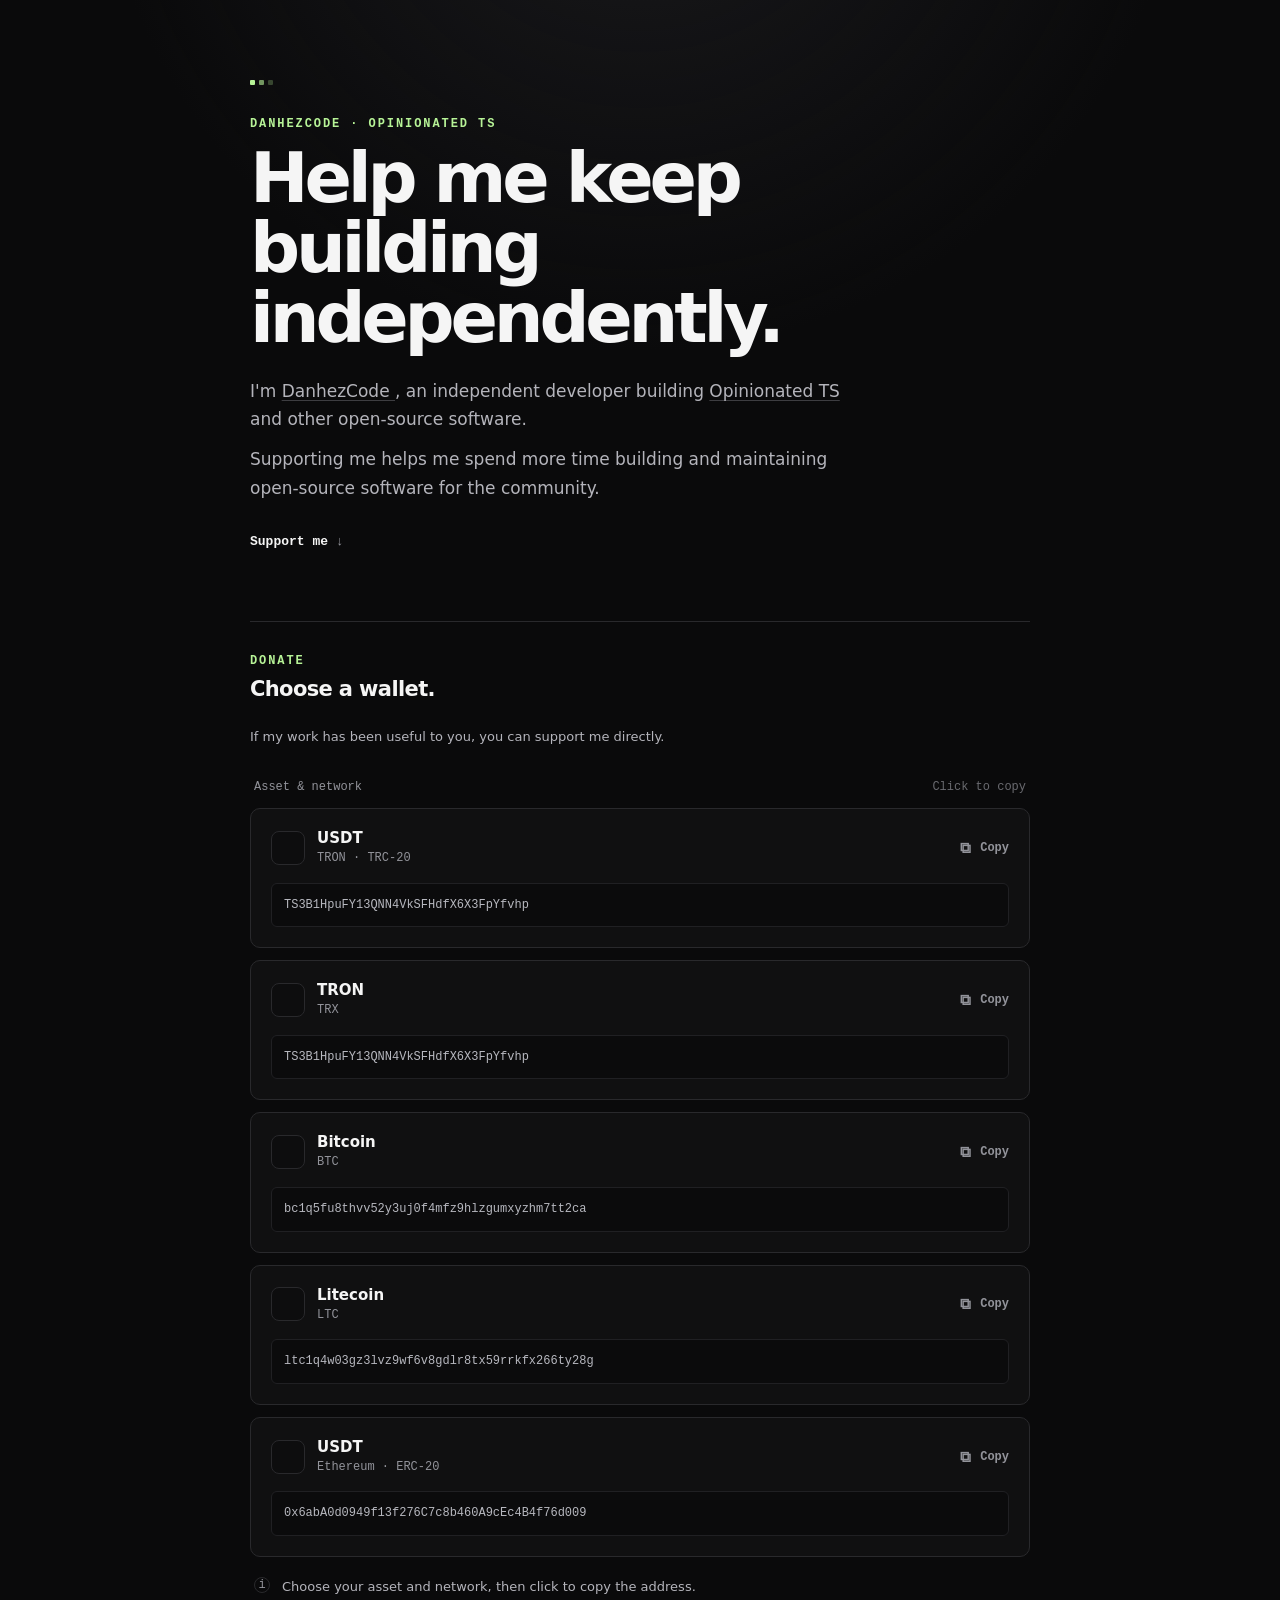
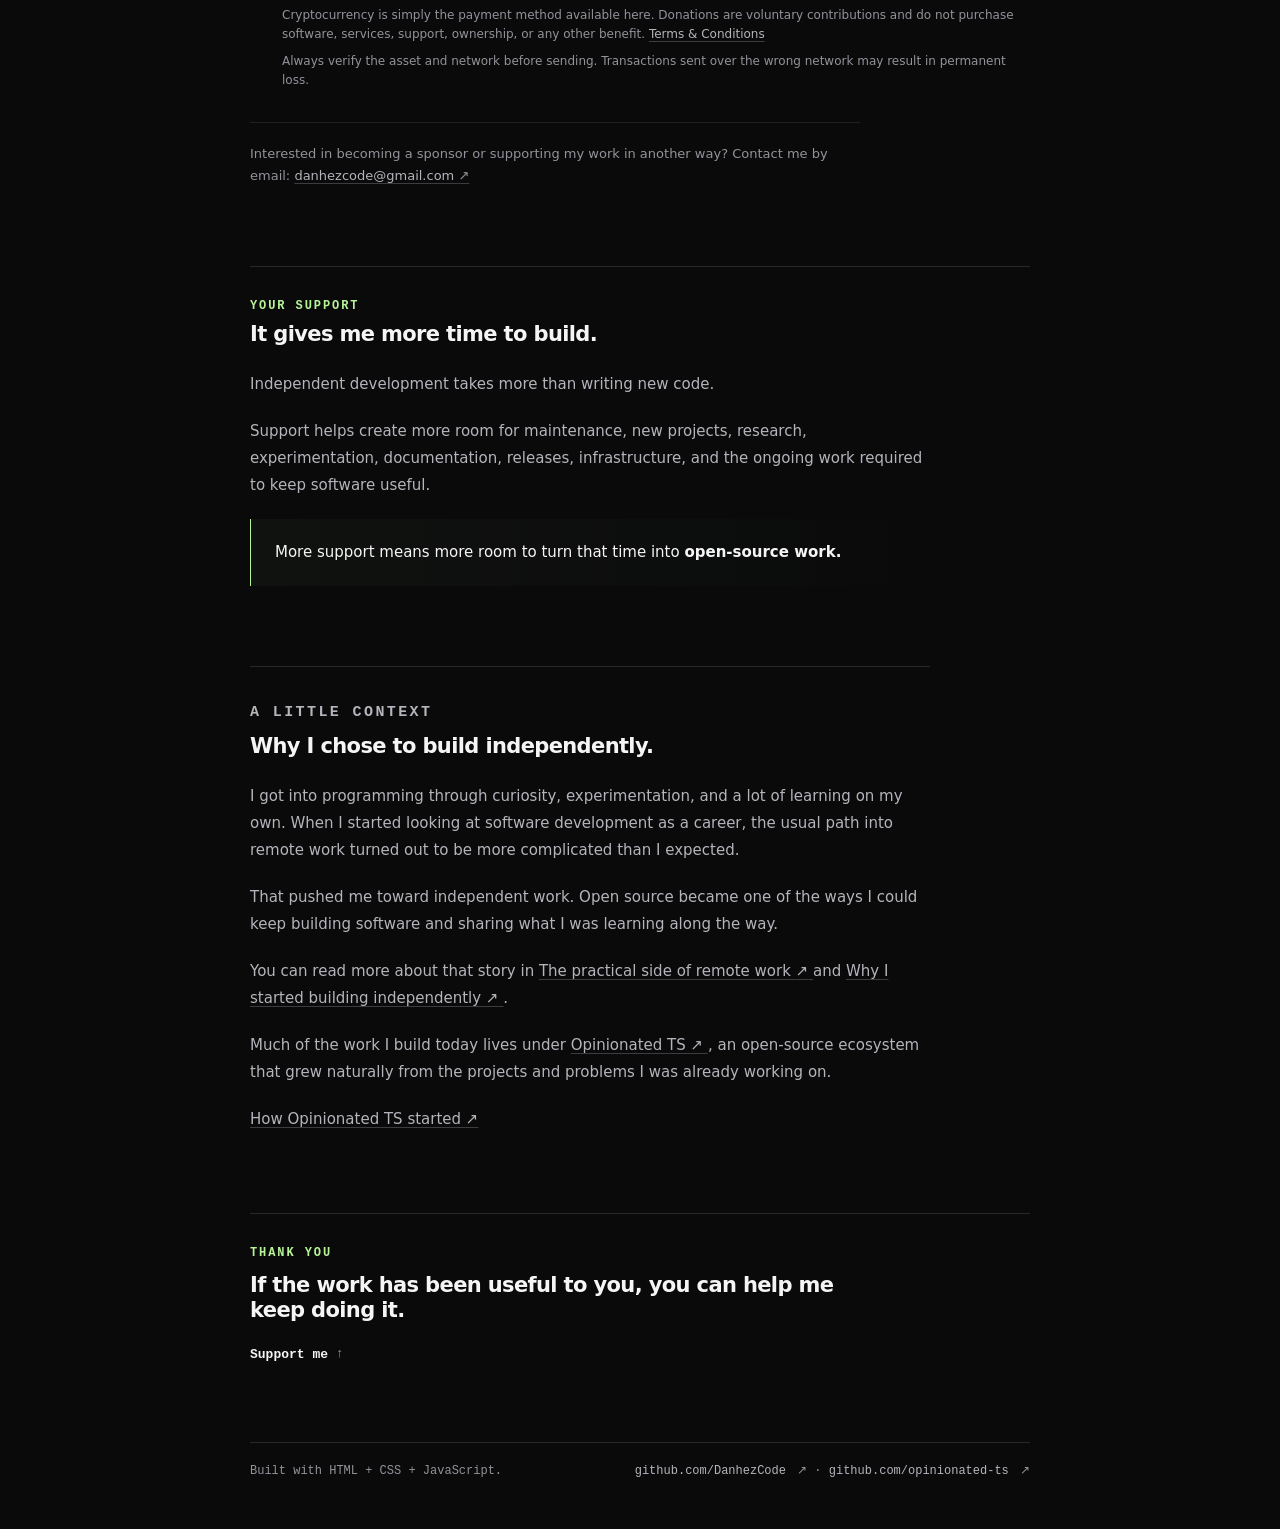
==== index.html @ 5e483714 "feat(web): add minimal donation page" ====
<!doctype html>

<html lang="en">

<head>
  <meta charset="utf-8" />
  <meta name="viewport" content="width=device-width, initial-scale=1" />

  <meta name="description"
    content="Support DanhezCode and help sustain independent open-source development, including Opinionated TS." />

  <meta name="robots" content="index, follow" />
  <meta name="theme-color" content="#0a0a0b" />

  <meta property="og:type" content="website" />
  <meta property="og:title" content="Support DanhezCode / Opinionated TS" />
  <meta property="og:description"
    content="Support DanhezCode and help sustain independent open-source development, including Opinionated TS." />
  <meta property="og:url" content="https://danhezcode.github.io/donations/" />

  <link rel="icon" href="https://github.com/opinionated-ts.png" />

  <link rel="canonical" href="https://danhezcode.github.io/donations/" />
  <link rel="stylesheet" href="style.css" />


  <title>Support DanhezCode / Opinionated TS</title>
</head>

<body>
  <main class="page">

    <header class="hero">
      <div class="hero-mark" aria-hidden="true">
        <span></span>
        <span></span>
        <span></span>
      </div>

      <p class="eyebrow">
        <a class="identity-link" href="https://github.com/DanhezCode" target="_blank" rel="noopener noreferrer">
          DANHEZCODE
        </a>
        ·
        <a class="identity-link" href="https://github.com/opinionated-ts" target="_blank" rel="noopener noreferrer">
          OPINIONATED TS
        </a>
      </p>

      <h1>Help me keep building independently.</h1>

      <p class="intro">
        I'm
        <a class="inline-link" href="https://github.com/DanhezCode" target="_blank" rel="noopener noreferrer">
          DanhezCode
        </a>,
        an independent developer building
        <a class="inline-link" href="https://github.com/opinionated-ts" target="_blank" rel="noopener noreferrer">
          Opinionated TS
        </a>
        and other open-source software.
      </p>

      <p class="intro">
        Supporting me helps me spend more time building and maintaining open-source software for the community.
      </p>

      <a class="hero-action" href="#support-title">
        Support me
        <span aria-hidden="true">↓</span>
      </a>
    </header>

    <section class="support" aria-labelledby="support-title">
      <div class="section-heading">
        <p class="eyebrow">DONATE</p>

        <h2 id="support-title">Choose a wallet.</h2>
      </div>

      <div class="support-intro">
        <p>
          If my work has been useful to you, you can support me directly.
        </p>
      </div>

      <div class="wallet-heading">
        <span>Asset &amp; network</span>
        <span>Click to copy</span>
      </div>

      <div class="wallet-list">

        <button class="wallet" type="button" data-address="TS3B1HpuFY13QNN4VkSFHdfX6X3FpYfvhp"
          aria-label="Copy USDT TRC-20 address">
          <span class="wallet-header">
            <span class="wallet-asset">
              <span class="coin" aria-hidden="true">
                <img src="https://cdn.jsdelivr.net/gh/madenix/Crypto-logo-cdn@main/Logos/USDT.svg" alt="" />
              </span>

              <span class="wallet-info">
                <span class="wallet-title">USDT</span>
                <span class="wallet-network">TRON · TRC-20</span>
              </span>
            </span>

            <span class="wallet-action">
              <span class="copy-icon" aria-hidden="true">⧉</span>
              <span class="copy-label">Copy</span>
            </span>
          </span>

          <span class="wallet-address">
            <code>TS3B1HpuFY13QNN4VkSFHdfX6X3FpYfvhp</code>
          </span>
        </button>

        <button class="wallet" type="button" data-address="TS3B1HpuFY13QNN4VkSFHdfX6X3FpYfvhp"
          aria-label="Copy TRON address">
          <span class="wallet-header">
            <span class="wallet-asset">
              <span class="coin" aria-hidden="true">
                <img src="https://cdn.jsdelivr.net/gh/madenix/Crypto-logo-cdn@main/Logos/TRON.svg" alt="" />
              </span>

              <span class="wallet-info">
                <span class="wallet-title">TRON</span>
                <span class="wallet-network">TRX</span>
              </span>
            </span>

            <span class="wallet-action">
              <span class="copy-icon" aria-hidden="true">⧉</span>
              <span class="copy-label">Copy</span>
            </span>
          </span>

          <span class="wallet-address">
            <code>TS3B1HpuFY13QNN4VkSFHdfX6X3FpYfvhp</code>
          </span>
        </button>

        <button class="wallet" type="button" data-address="bc1q5fu8thvv52y3uj0f4mfz9hlzgumxyzhm7tt2ca"
          aria-label="Copy Bitcoin address">
          <span class="wallet-header">
            <span class="wallet-asset">
              <span class="coin" aria-hidden="true">
                <img src="https://cdn.jsdelivr.net/gh/madenix/Crypto-logo-cdn@main/Logos/BTC.svg" alt="" />
              </span>

              <span class="wallet-info">
                <span class="wallet-title">Bitcoin</span>
                <span class="wallet-network">BTC</span>
              </span>
            </span>

            <span class="wallet-action">
              <span class="copy-icon" aria-hidden="true">⧉</span>
              <span class="copy-label">Copy</span>
            </span>
          </span>

          <span class="wallet-address">
            <code>bc1q5fu8thvv52y3uj0f4mfz9hlzgumxyzhm7tt2ca</code>
          </span>
        </button>

        <button class="wallet" type="button" data-address="ltc1q4w03gz3lvz9wf6v8gdlr8tx59rrkfx266ty28g"
          aria-label="Copy Litecoin address">
          <span class="wallet-header">
            <span class="wallet-asset">
              <span class="coin" aria-hidden="true">
                <img src="https://cdn.jsdelivr.net/gh/madenix/Crypto-logo-cdn@main/Logos/LTC.svg" alt="" />
              </span>

              <span class="wallet-info">
                <span class="wallet-title">Litecoin</span>
                <span class="wallet-network">LTC</span>
              </span>
            </span>

            <span class="wallet-action">
              <span class="copy-icon" aria-hidden="true">⧉</span>
              <span class="copy-label">Copy</span>
            </span>
          </span>

          <span class="wallet-address">
            <code>ltc1q4w03gz3lvz9wf6v8gdlr8tx59rrkfx266ty28g</code>
          </span>
        </button>

        <button class="wallet" type="button" data-address="0x6abA0d0949f13f276C7c8b460A9cEc4B4f76d009"
          aria-label="Copy USDT ERC-20 address">
          <span class="wallet-header">
            <span class="wallet-asset">
              <span class="coin" aria-hidden="true">
                <img src="https://cdn.jsdelivr.net/gh/madenix/Crypto-logo-cdn@main/Logos/USDT.svg" alt="" />
              </span>

              <span class="wallet-info">
                <span class="wallet-title">USDT</span>
                <span class="wallet-network">Ethereum · ERC-20</span>
              </span>
            </span>

            <span class="wallet-action">
              <span class="copy-icon" aria-hidden="true">⧉</span>
              <span class="copy-label">Copy</span>
            </span>
          </span>

          <span class="wallet-address">
            <code>0x6abA0d0949f13f276C7c8b460A9cEc4B4f76d009</code>
          </span>
        </button>

      </div>

      <div class="support-note">
        <span class="note-icon" aria-hidden="true">i</span>

        <div class="support-note-content">
          <p class="copy-hint">
            Choose your asset and network, then click to copy the address.
          </p>

          <p class="footnote">
            Cryptocurrency is simply the payment method available here.
            Donations are voluntary contributions and do not purchase
            software, services, support, ownership, or any other benefit.
            <a class="text-link" href="terms.html">
              Terms &amp; Conditions
            </a>
          </p>

          <p class="footnote">
            Always verify the asset and network before sending. Transactions
            sent over the wrong network may result in permanent loss.
          </p>
        </div>
      </div>

      <div class="support-sponsor">
        <p>
          Interested in becoming a sponsor or supporting my work in another
          way? Contact me by email:
          <a class="inline-link external-link" href="mailto:danhezcode@gmail.com">
            danhezcode@gmail.com
            <span aria-hidden="true">↗</span>
          </a>
        </p>
      </div>
    </section>

    <section class="support-purpose" aria-labelledby="purpose-title">
      <div class="section-heading">
        <p class="eyebrow">YOUR SUPPORT</p>

        <h2 id="purpose-title">It gives me more time to build.</h2>
      </div>

      <div class="purpose-grid">
        <p>
          Independent development takes more than writing new code.
        </p>

        <p>
          Support helps create more room for maintenance, new projects,
          research, experimentation, documentation, releases, infrastructure,
          and the ongoing work required to keep software useful.
        </p>

        <p class="purpose-highlight">
          More support means more room to turn that time into
          <strong>open-source work.</strong>
        </p>
      </div>
    </section>

    <section class="closing" aria-labelledby="closing-title">
      <div class="section-heading">
        <p class="eyebrow">A LITTLE CONTEXT</p>

        <h2 id="closing-title">
          Why I chose to build independently.
        </h2>
      </div>

      <p>
        I got into programming through curiosity, experimentation, and a lot
        of learning on my own. When I started looking at software development
        as a career, the usual path into remote work turned out to be more
        complicated than I expected.
      </p>

      <p>
        That pushed me toward independent work. Open source became one of the
        ways I could keep building software and sharing what I was learning
        along the way.
      </p>

      <p>
        You can read more about that story in
        <a class="text-link" href="https://github.com/DanhezCode/DanhezCode/issues/9" target="_blank"
          rel="noopener noreferrer">
          The practical side of remote work
          <span aria-hidden="true">↗</span>
        </a>
        and
        <a class="text-link" href="https://github.com/DanhezCode/DanhezCode/issues/10" target="_blank"
          rel="noopener noreferrer">
          Why I started building independently
          <span aria-hidden="true">↗</span>
        </a>.
      </p>

      <p>
        Much of the work I build today lives under
        <a class="text-link" href="https://github.com/opinionated-ts" target="_blank" rel="noopener noreferrer">
          Opinionated TS
          <span aria-hidden="true">↗</span>
        </a>,
        an open-source ecosystem that grew naturally from the projects and
        problems I was already working on.
      </p>

      <p>
        <a class="text-link" href="https://github.com/DanhezCode/DanhezCode/issues/11" target="_blank"
          rel="noopener noreferrer">
          How Opinionated TS started
          <span aria-hidden="true">↗</span>
        </a>
      </p>
    </section>

    <section class="final-action" aria-label="Support">
      <p class="eyebrow">THANK YOU</p>

      <h2>
        If the work has been useful to you, you can help me keep doing it.
      </h2>

      <a class="hero-action" href="#support-title">
        Support me
        <span aria-hidden="true">↑</span>
      </a>
    </section>

    <footer>
      <span>Built with HTML + CSS + JavaScript.</span>

      <span>
        <a href="https://github.com/DanhezCode" target="_blank" rel="noopener noreferrer">
          github.com/DanhezCode
          <span aria-hidden="true">↗</span>
        </a>

        ·

        <a href="https://github.com/opinionated-ts" target="_blank" rel="noopener noreferrer">
          github.com/opinionated-ts
          <span aria-hidden="true">↗</span>
        </a>
      </span>
    </footer>

  </main>

  <script src="script.js"></script>
</body>

</html>
---- style.css ----
:root {
  color-scheme: dark;

  /* Typography */
  --font-sans:
    Inter,
    ui-sans-serif,
    system-ui,
    -apple-system,
    BlinkMacSystemFont,
    "Segoe UI",
    sans-serif;

  --font-mono:
    ui-monospace,
    SFMono-Regular,
    Menlo,
    Monaco,
    Consolas,
    monospace;

  --text-xs: 0.75rem;
  --text-sm: 0.8125rem;
  --text-md: 0.9375rem;
  --text-lg: 1.0625rem;
  --text-xl: 1.3125rem;

  --text-display-sm: clamp(2.5rem, 8vw, 4.375rem);

  --line-tight: 1;
  --line-heading: 1.2;
  --line-body: 1.65;
  --line-relaxed: 1.8;

  --weight-medium: 500;
  --weight-semibold: 600;

  --tracking-tight: -0.03em;
  --tracking-display: -0.06em;
  --tracking-label: 0.16em;

  /* Spacing */
  --space-1: 0.25rem;
  --space-2: 0.5rem;
  --space-3: 0.75rem;
  --space-4: 1rem;
  --space-5: 1.25rem;
  --space-6: 1.5rem;
  --space-8: 2rem;
  --space-10: 2.5rem;
  --space-12: 3rem;
  --space-14: 3.5rem;
  --space-16: 4rem;
  --space-18: 4.5rem;
  --space-20: 5rem;

  /* Layout */
  --content-gutter: 1.25rem;
  --page-padding-top: 5rem;
  --page-padding-bottom: 3rem;
  --max-width: 48.75rem;

  /* Components */
  --coin-size: 2.125rem;
  --coin-icon-size: 1.0625rem;
  --note-icon-size: 1rem;

  --radius-sm: 0.375rem;
  --radius-md: 0.5rem;
  --radius-lg: 0.625rem;

  /* Colors */
  --bg: #0a0a0b;

  --surface: #101011;
  --surface-hover: #151517;
  --surface-active: #19191b;

  --border: #29292c;
  --border-hover: #3d3d41;
  --border-focus: #57575c;
  --border-subtle: #202023;

  --text: #f5f5f5;
  --muted: #b4b4bb;
  --subtle: #92939a;

  --address: #b7b8bf;
  --address-hover: #d0d0d5;

  --accent: #b7f397;

  /* Motion */
  --duration-fast: 140ms;
  --ease-standard: ease;
}

/* Base */

*,
*::before,
*::after {
  box-sizing: border-box;
}

html {
  background: var(--bg);
  font-family: var(--font-sans);
  scroll-behavior: smooth;
}

body {
  margin: 0;

  color: var(--text);
  background:
    radial-gradient(circle at 50% -12rem,
      #19191c 0,
      transparent 34rem),
    var(--bg);

  font-family: var(--font-sans);
  -webkit-font-smoothing: antialiased;
  text-rendering: optimizeLegibility;
}

button,
a {
  font: inherit;
}

button {
  -webkit-tap-highlight-color: transparent;
  touch-action: manipulation;
}

a {
  color: inherit;
}

h1,
h2,
p {
  margin-top: 0;
}

/* Layout */

.page {
  width: min(calc(100% - (var(--content-gutter) * 2)),
      var(--max-width));

  min-height: 100vh;
  margin: 0 auto;

  padding:
    var(--page-padding-top) 0 var(--page-padding-bottom);
}

section {
  scroll-margin-top: var(--space-8);
}

/* Shared links */

.inline-link,
.text-link {
  color: var(--muted);
  text-decoration: underline;
  text-decoration-color: var(--border-hover);
  text-decoration-thickness: 1px;
  text-underline-offset: 0.1875rem;

  transition:
    color var(--duration-fast) var(--ease-standard),
    text-decoration-color var(--duration-fast) var(--ease-standard);
}

.inline-link:hover,
.text-link:hover {
  color: var(--text);
  text-decoration-color: var(--text);
}

/* External links */

.external-link span {
  color: var(--subtle);
  text-decoration: none;

  transition: color var(--duration-fast) var(--ease-standard);
}

.external-link:hover span {
  color: var(--accent);
}

.inline-link:focus-visible,
.text-link:focus-visible,
.identity-link:focus-visible,
.hero-action:focus-visible,
footer a:focus-visible {
  outline: 2px solid var(--accent);
  outline-offset: 0.1875rem;
  border-radius: var(--radius-sm);
}

/* Identity */

.identity-link {
  color: inherit;
  text-decoration: none;

  transition:
    color var(--duration-fast) var(--ease-standard);
}

.identity-link:hover {
  color: var(--text);
}

/* Hero */

.hero {
  max-width: 41.875rem;
  padding-bottom: var(--space-18);
}

.hero-mark {
  display: flex;
  gap: var(--space-1);

  width: fit-content;
  margin-bottom: var(--space-8);
}

.hero-mark span {
  width: 0.3125rem;
  height: 0.3125rem;

  border-radius: 0.0625rem;
  background: var(--accent);
}

.hero-mark span:nth-child(2) {
  opacity: 0.6;
}

.hero-mark span:nth-child(3) {
  opacity: 0.25;
}

.eyebrow {
  margin: 0 0 var(--space-3);

  color: var(--accent);

  font:
    var(--weight-semibold) var(--text-xs) / 1.2 var(--font-mono);

  letter-spacing: var(--tracking-label);
}

h1 {
  max-width: 40rem;
  margin-bottom: var(--space-6);

  font-size: var(--text-display-sm);
  font-weight: var(--weight-semibold);
  line-height: var(--line-tight);
  letter-spacing: var(--tracking-display);
}

.intro {
  max-width: 36.875rem;
  margin: 0;

  color: var(--muted);

  font-size: var(--text-lg);
  line-height: var(--line-body);
}

.intro+.intro {
  margin-top: var(--space-3);
}

.hero-action {
  display: inline-flex;
  align-items: center;
  gap: var(--space-2);

  margin-top: var(--space-8);

  color: var(--text);

  font:
    var(--weight-semibold) var(--text-sm) / 1.2 var(--font-mono);

  text-decoration: none;

  transition:
    color var(--duration-fast) var(--ease-standard);
}

.hero-action span {
  color: var(--subtle);

  transition:
    color var(--duration-fast) var(--ease-standard),
    transform var(--duration-fast) var(--ease-standard);
}

.hero-action:hover {
  color: var(--accent);
}

.hero-action:hover span {
  color: var(--accent);
  transform: translateY(0.125rem);
}

/* Shared sections */

.support,
.support-purpose,
.terms {
  border-top: 1px solid var(--border);
  padding-top: var(--space-8);
}

.support-purpose {
  margin-top: var(--space-20);
}

.section-heading {
  margin-bottom: var(--space-6);
}

.section-heading .eyebrow {
  margin-bottom: var(--space-2);
}

h2 {
  margin: 0;

  font-size: var(--text-xl);
  font-weight: var(--weight-semibold);
  line-height: var(--line-heading);
  letter-spacing: var(--tracking-tight);
}

/* Support intro */

.support-intro {
  max-width: 38.125rem;
  margin-bottom: var(--space-8);
}

.support-intro p {
  margin: 0;

  color: var(--muted);

  font-size: var(--text-sm);
  line-height: var(--line-body);
}

/* Wallet heading */

.wallet-heading {
  display: flex;
  align-items: center;
  justify-content: space-between;

  gap: var(--space-4);

  margin-bottom: var(--space-3);
  padding: 0 var(--space-1);

  color: var(--subtle);

  font:
    var(--weight-medium) var(--text-xs) / 1.4 var(--font-mono);
}

.wallet-heading span:last-child {
  opacity: 0.7;
}

/* Wallets */

.wallet-list {
  display: grid;
  gap: var(--space-3);
}

.wallet {
  width: 100%;
  padding: var(--space-5);

  border: 1px solid var(--border);
  border-radius: var(--radius-lg);

  color: var(--text);
  text-align: left;

  background: var(--surface);

  cursor: pointer;
  appearance: none;

  transition:
    border-color var(--duration-fast) var(--ease-standard),
    background-color var(--duration-fast) var(--ease-standard),
    transform var(--duration-fast) var(--ease-standard);
}

.wallet:hover {
  border-color: var(--border-hover);
  background: var(--surface-hover);
}

.wallet:active {
  transform: translateY(0.0625rem);
  background: var(--surface-active);
}

.wallet:focus-visible {
  outline: 2px solid var(--accent);
  outline-offset: 0.1875rem;
}

.wallet.copied {
  border-color: var(--border-focus);
  background: var(--surface-active);
}

.wallet-header {
  display: flex;
  align-items: center;
  justify-content: space-between;

  gap: var(--space-6);
  margin-bottom: var(--space-4);
}

.wallet-asset {
  display: flex;
  align-items: center;

  min-width: 0;
  gap: var(--space-3);
}

.coin {
  display: grid;
  flex: 0 0 auto;

  width: var(--coin-size);
  height: var(--coin-size);

  place-items: center;

  border: 1px solid var(--border);
  border-radius: var(--radius-md);

  background: #0d0d0e;
}

.coin img {
  display: block;

  width: var(--coin-icon-size);
  height: var(--coin-icon-size);
}

.wallet-info {
  display: grid;

  min-width: 0;
  gap: var(--space-1);
}

.wallet-title {
  font-size: var(--text-md);
  font-weight: var(--weight-semibold);
  line-height: var(--line-heading);
}

.wallet-network {
  color: var(--subtle);

  font:
    var(--weight-medium) var(--text-xs) / 1.3 var(--font-mono);

  white-space: nowrap;
}

.wallet-action {
  display: flex;
  flex: 0 0 auto;
  align-items: center;

  gap: var(--space-2);

  color: var(--subtle);

  font:
    var(--weight-semibold) var(--text-xs) / 1 var(--font-mono);

  white-space: nowrap;

  transition:
    color var(--duration-fast) var(--ease-standard);
}

.copy-icon {
  display: inline-grid;

  width: 0.875rem;
  height: 0.875rem;

  place-items: center;

  font-family: var(--font-sans);
  font-size: 0.9375rem;
  line-height: 1;
}

.wallet:hover .wallet-action,
.wallet.copied .wallet-action {
  color: var(--accent);
}

.wallet-address {
  display: block;
  min-width: 0;
}

.wallet-address code {
  display: block;

  width: 100%;
  padding: var(--space-3);

  border: 1px solid var(--border-subtle);
  border-radius: var(--radius-sm);

  color: var(--address);
  background: #0b0b0c;

  font:
    var(--weight-medium) var(--text-xs) / 1.55 var(--font-mono);

  overflow-wrap: anywhere;
  word-break: break-word;

  transition:
    color var(--duration-fast) var(--ease-standard);
}

.wallet:hover .wallet-address code {
  color: var(--address-hover);
}

.wallet.copied .wallet-address code {
  color: var(--text);
}

/* Support note */

.support-note {
  display: flex;
  align-items: flex-start;

  gap: var(--space-3);

  margin-top: var(--space-5);
  padding: 0 var(--space-1);
}

.note-icon {
  display: grid;
  flex: 0 0 auto;

  width: var(--note-icon-size);
  height: var(--note-icon-size);

  place-items: center;

  border: 1px solid var(--border);
  border-radius: 50%;

  color: var(--subtle);

  font:
    var(--weight-medium) var(--text-xs) / 1 var(--font-mono);
}

.support-note-content {
  min-width: 0;
}

.copy-hint,
.footnote {
  margin: 0;

  line-height: 1.6;
}

.copy-hint {
  color: var(--muted);
  font-size: var(--text-sm);
}

.footnote {
  margin-top: var(--space-2);

  color: var(--subtle);
  font-size: var(--text-xs);
}

/* Additional support */

.support-sponsor {
  max-width: 38.125rem;

  margin-top: var(--space-8);
  padding-top: var(--space-5);

  border-top: 1px solid var(--border-subtle);
}

.support-sponsor p {
  margin: 0;

  color: var(--subtle);

  font-size: var(--text-sm);
  line-height: var(--line-body);
}

.support-sponsor .inline-link {
  white-space: nowrap;
}

/* Purpose */

.purpose-grid {
  display: grid;
  gap: var(--space-5);

  max-width: 42.5rem;
}

.purpose-grid p {
  margin: 0;

  color: var(--muted);

  font-size: var(--text-md);
  line-height: var(--line-relaxed);
}

.purpose-grid .purpose-highlight {
  padding:
    var(--space-5) var(--space-6);

  border-left: 1px solid var(--accent);

  color: var(--text);

  background:
    linear-gradient(90deg,
      rgb(183 243 151 / 3.5%),
      transparent);
}

.purpose-highlight strong {
  font-weight: var(--weight-semibold);
}

/* Closing */

.closing {
  max-width: 42.5rem;

  margin-top: var(--space-20);
  padding-top: var(--space-8);

  border-top: 1px solid var(--border);
}

.closing p {
  margin: 0 0 var(--space-5);

  color: var(--muted);

  font-size: var(--text-md);
  line-height: var(--line-relaxed);
}

.closing p:last-child {
  margin-bottom: 0;
}

/* Final action */

.final-action {
  margin-top: var(--space-20);
  padding-top: var(--space-8);

  border-top: 1px solid var(--border);
}

.final-action h2 {
  max-width: 39rem;
}

.final-action .hero-action {
  margin-top: var(--space-6);
}

.final-action .hero-action span {
  transform: translateY(-0.0625rem);
}

.final-action .hero-action:hover span {
  transform: translateY(-0.125rem);
}

/* Terms */

.terms-content {
  max-width: 43.125rem;
}

.terms-content p {
  margin: 0 0 var(--space-6);

  color: var(--muted);

  font-size: var(--text-md);
  line-height: var(--line-relaxed);
}

.terms-content p:last-child {
  margin-bottom: 0;
}

.back-link {
  margin: var(--space-10) 0 0;
}

/* Footer */

footer {
  display: flex;
  align-items: center;
  justify-content: space-between;

  gap: var(--space-5);

  margin-top: var(--space-20);
  padding-top: var(--space-5);

  border-top: 1px solid var(--border);

  color: var(--subtle);

  font:
    var(--weight-medium) var(--text-xs) / 1.4 var(--font-mono);
}

footer a {
  color: var(--muted);
  text-decoration: none;

  transition:
    color var(--duration-fast) var(--ease-standard);
}

footer a:hover {
  color: var(--text);
}

footer a span {
  margin-left: var(--space-1);
  color: var(--subtle);

  transition:
    color var(--duration-fast) var(--ease-standard);
}

footer a:hover span {
  color: var(--accent);
}

/* Responsive */

@media (max-width: 37.5rem) {
  :root {
    --content-gutter: 0.875rem;
    --page-padding-top: 3.5rem;

    --text-display-sm: clamp(2.5rem, 13vw, 3.625rem);
  }

  .hero {
    padding-bottom: var(--space-14);
  }

  .hero-mark {
    margin-bottom: var(--space-6);
  }

  .intro {
    font-size: var(--text-md);
  }

  .hero-action {
    margin-top: var(--space-6);
  }

  .support-purpose,
  .closing,
  .final-action {
    margin-top: var(--space-16);
  }

  .support-intro {
    margin-bottom: var(--space-6);
  }

  .support-sponsor {
    margin-top: var(--space-6);
    padding-top: var(--space-4);
  }

  .wallet {
    padding: var(--space-4);
  }

  .wallet-header {
    align-items: flex-start;
  }

  .wallet-action {
    padding-top: var(--space-1);
  }

  .wallet-address code {
    font-size: var(--text-xs);
  }

  .purpose-grid {
    gap: var(--space-4);
  }

  footer {
    align-items: flex-start;
    flex-direction: column;

    gap: var(--space-3);
    margin-top: var(--space-16);
  }
}

@media (prefers-reduced-motion: reduce) {
  html {
    scroll-behavior: auto;
  }

  .wallet,
  .wallet-action,
  .wallet-address code,
  .hero-action,
  .hero-action span,
  .identity-link,
  .inline-link,
  .text-link,
  footer a,
  footer a span {
    transition: none;
  }
}
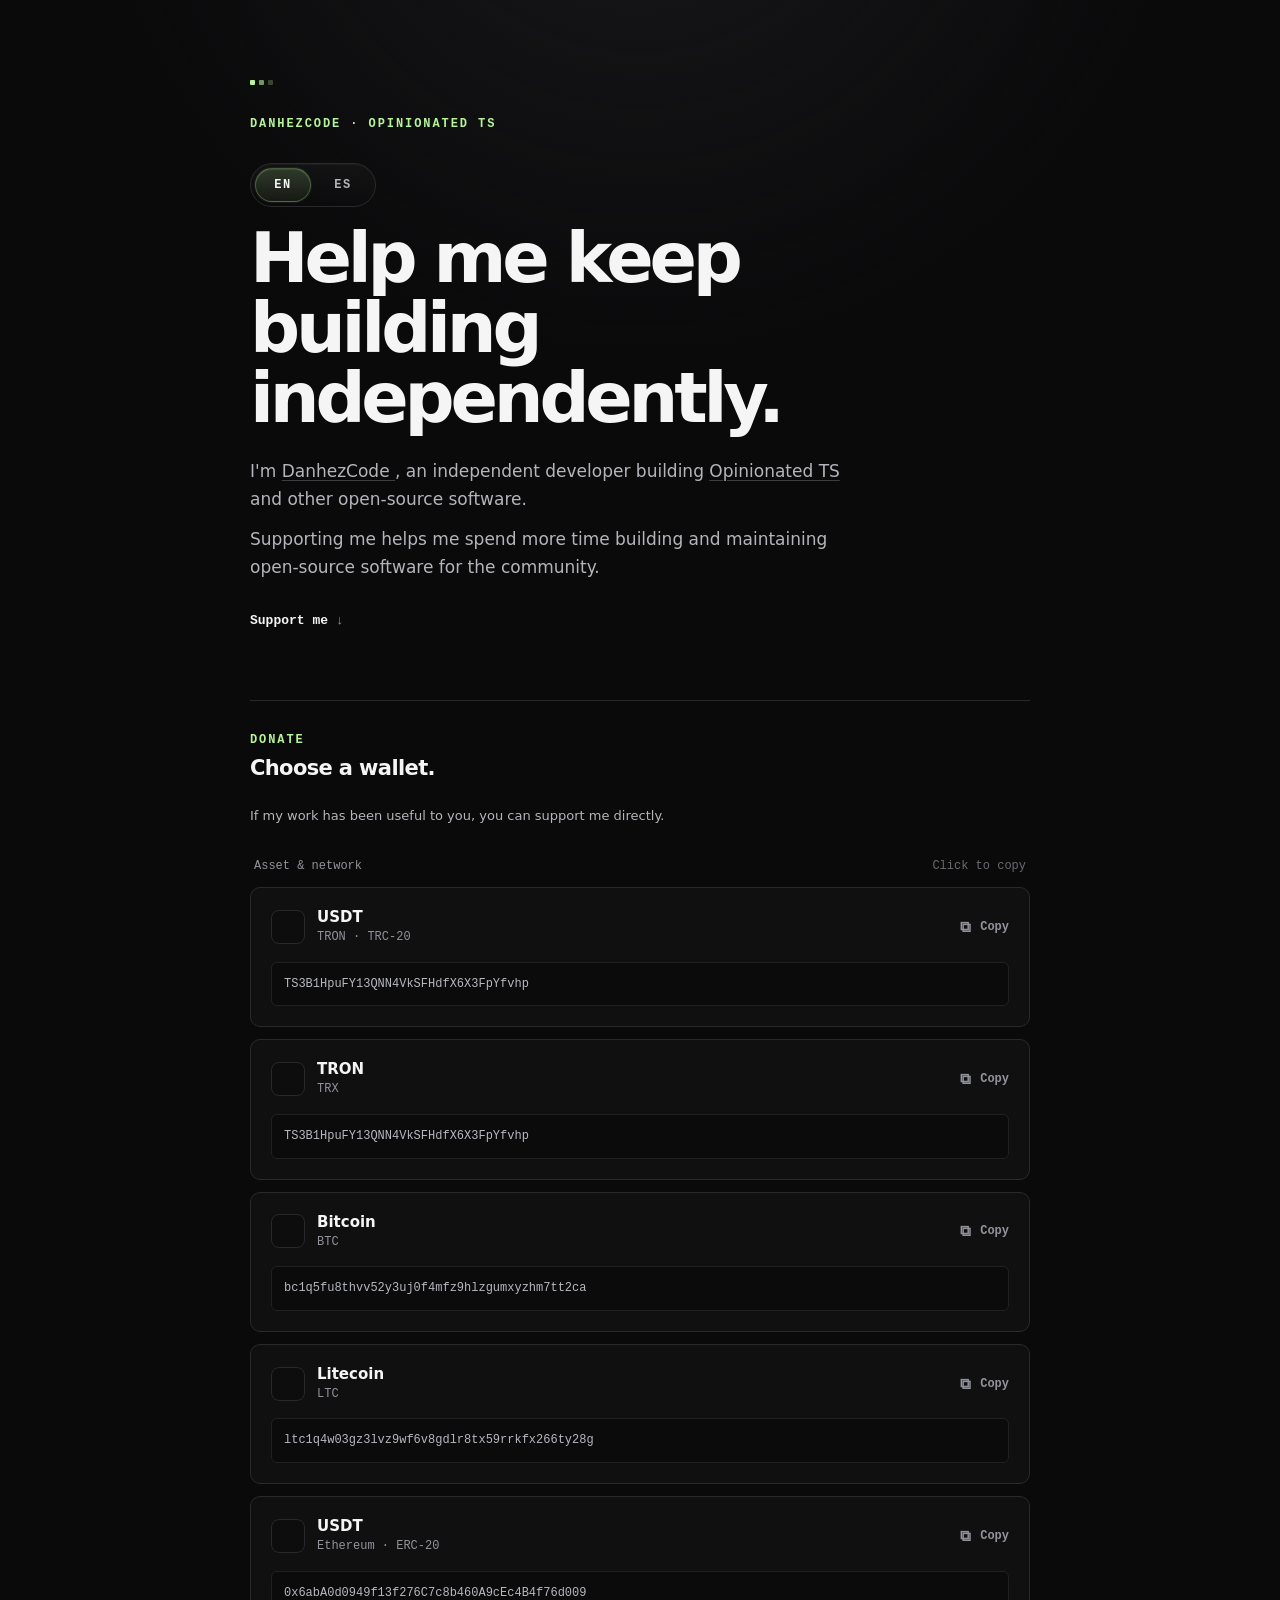
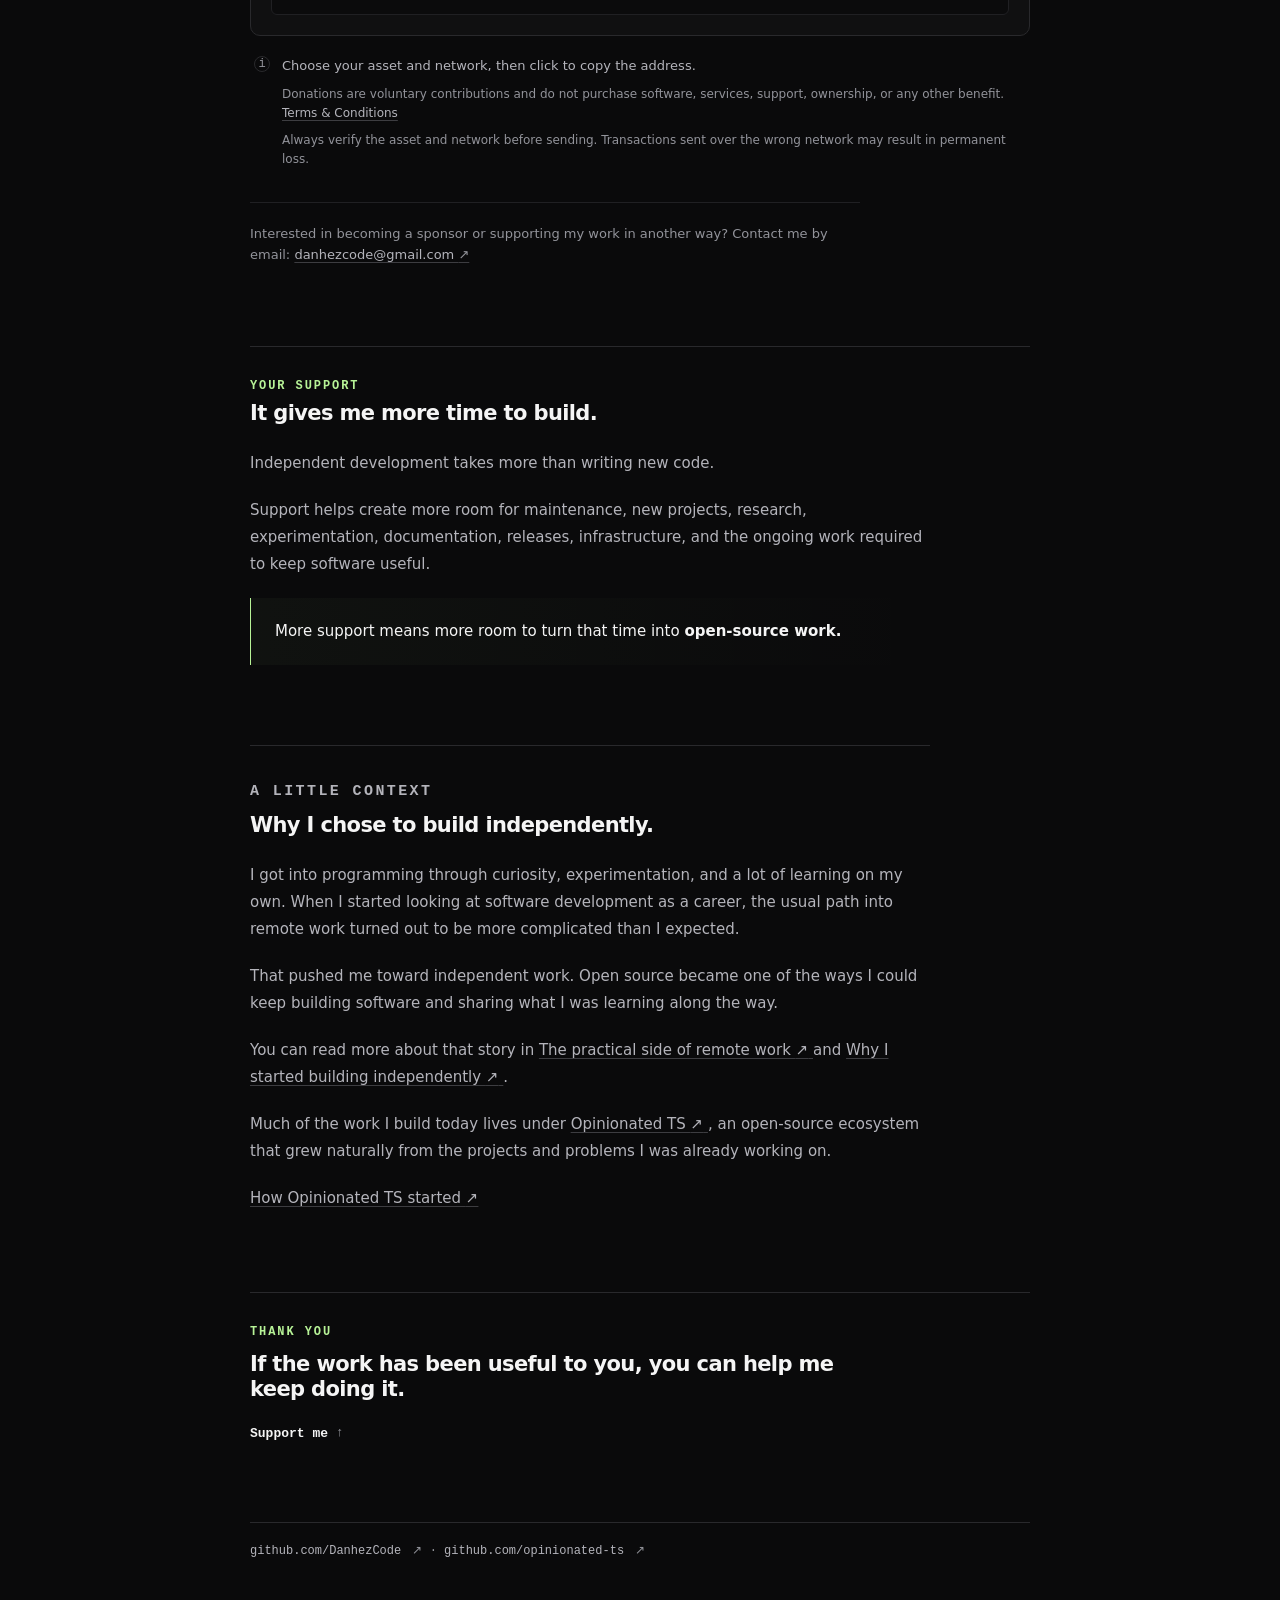
==== commit 6102d53b: "docs(web): add language alternates" ====
--- a/index.html
+++ b/index.html
@@ -20,6 +20,10 @@
 
   <link rel="icon" href="https://github.com/opinionated-ts.png" />
 
+  <link rel="alternate" hreflang="en" href="https://danhezcode.github.io/donations/" />
+  <link rel="alternate" hreflang="es" href="https://danhezcode.github.io/donations/es/" />
+  <link rel="alternate" hreflang="x-default" href="https://danhezcode.github.io/donations/" />
+
   <link rel="canonical" href="https://danhezcode.github.io/donations/" />
   <link rel="stylesheet" href="style.css" />
 
@@ -46,6 +50,11 @@
           OPINIONATED TS
         </a>
       </p>
+
+      <div class="language-switcher" aria-label="Language selector">
+        <button class="lang-option active" type="button" data-language-switch="en" aria-pressed="true">EN</button>
+        <button class="lang-option" type="button" data-language-switch="es" aria-pressed="false">ES</button>
+      </div>
 
       <h1>Help me keep building independently.</h1>
 
@@ -227,7 +236,6 @@
           </p>
 
           <p class="footnote">
-            Cryptocurrency is simply the payment method available here.
             Donations are voluntary contributions and do not purchase
             software, services, support, ownership, or any other benefit.
             <a class="text-link" href="terms.html">
@@ -349,8 +357,6 @@
     </section>
 
     <footer>
-      <span>Built with HTML + CSS + JavaScript.</span>
-
       <span>
         <a href="https://github.com/DanhezCode" target="_blank" rel="noopener noreferrer">
           github.com/DanhezCode
@@ -368,6 +374,7 @@
 
   </main>
 
+  <script src="lang.js"></script>
   <script src="script.js"></script>
 </body>
 
--- a/style.css
+++ b/style.css
@@ -311,6 +311,61 @@
     transform var(--duration-fast) var(--ease-standard);
 }
 
+.language-switcher {
+  display: inline-flex;
+  align-items: center;
+  gap: 0.25rem;
+  margin-top: var(--space-5);
+  margin-bottom: var(--space-4);
+  padding: 0.25rem;
+  border: 1px solid var(--border);
+  border-radius: 999px;
+  background:
+    linear-gradient(180deg, rgba(255, 255, 255, 0.03), rgba(255, 255, 255, 0));
+  box-shadow: inset 0 1px 0 rgba(255, 255, 255, 0.04);
+}
+
+.lang-option {
+  appearance: none;
+  border: 1px solid transparent;
+  border-radius: 999px;
+  min-width: 3.5rem;
+  padding: 0.6rem 0.9rem;
+  color: var(--muted);
+  background: transparent;
+  cursor: pointer;
+  font: var(--weight-semibold) var(--text-xs) / 1 var(--font-mono);
+  letter-spacing: 0.12em;
+  transition:
+    color var(--duration-fast) var(--ease-standard),
+    background-color var(--duration-fast) var(--ease-standard),
+    border-color var(--duration-fast) var(--ease-standard),
+    transform var(--duration-fast) var(--ease-standard),
+    box-shadow var(--duration-fast) var(--ease-standard);
+}
+
+.lang-option:hover {
+  color: var(--text);
+  transform: translateY(-1px);
+}
+
+.lang-option.active {
+  color: var(--text);
+  background:
+    linear-gradient(180deg, rgba(183, 243, 151, 0.18), rgba(183, 243, 151, 0.06));
+  border-color: rgba(183, 243, 151, 0.28);
+  box-shadow:
+    inset 0 1px 0 rgba(255, 255, 255, 0.08),
+    0 0 0 1px rgba(183, 243, 151, 0.06);
+}
+
+.lang-option:focus-visible {
+  outline: none;
+  box-shadow:
+    0 0 0 2px rgba(183, 243, 151, 0.42),
+    0 0 0 5px rgba(183, 243, 151, 0.12);
+}
+
 .hero-action:hover {
   color: var(--accent);
 }
